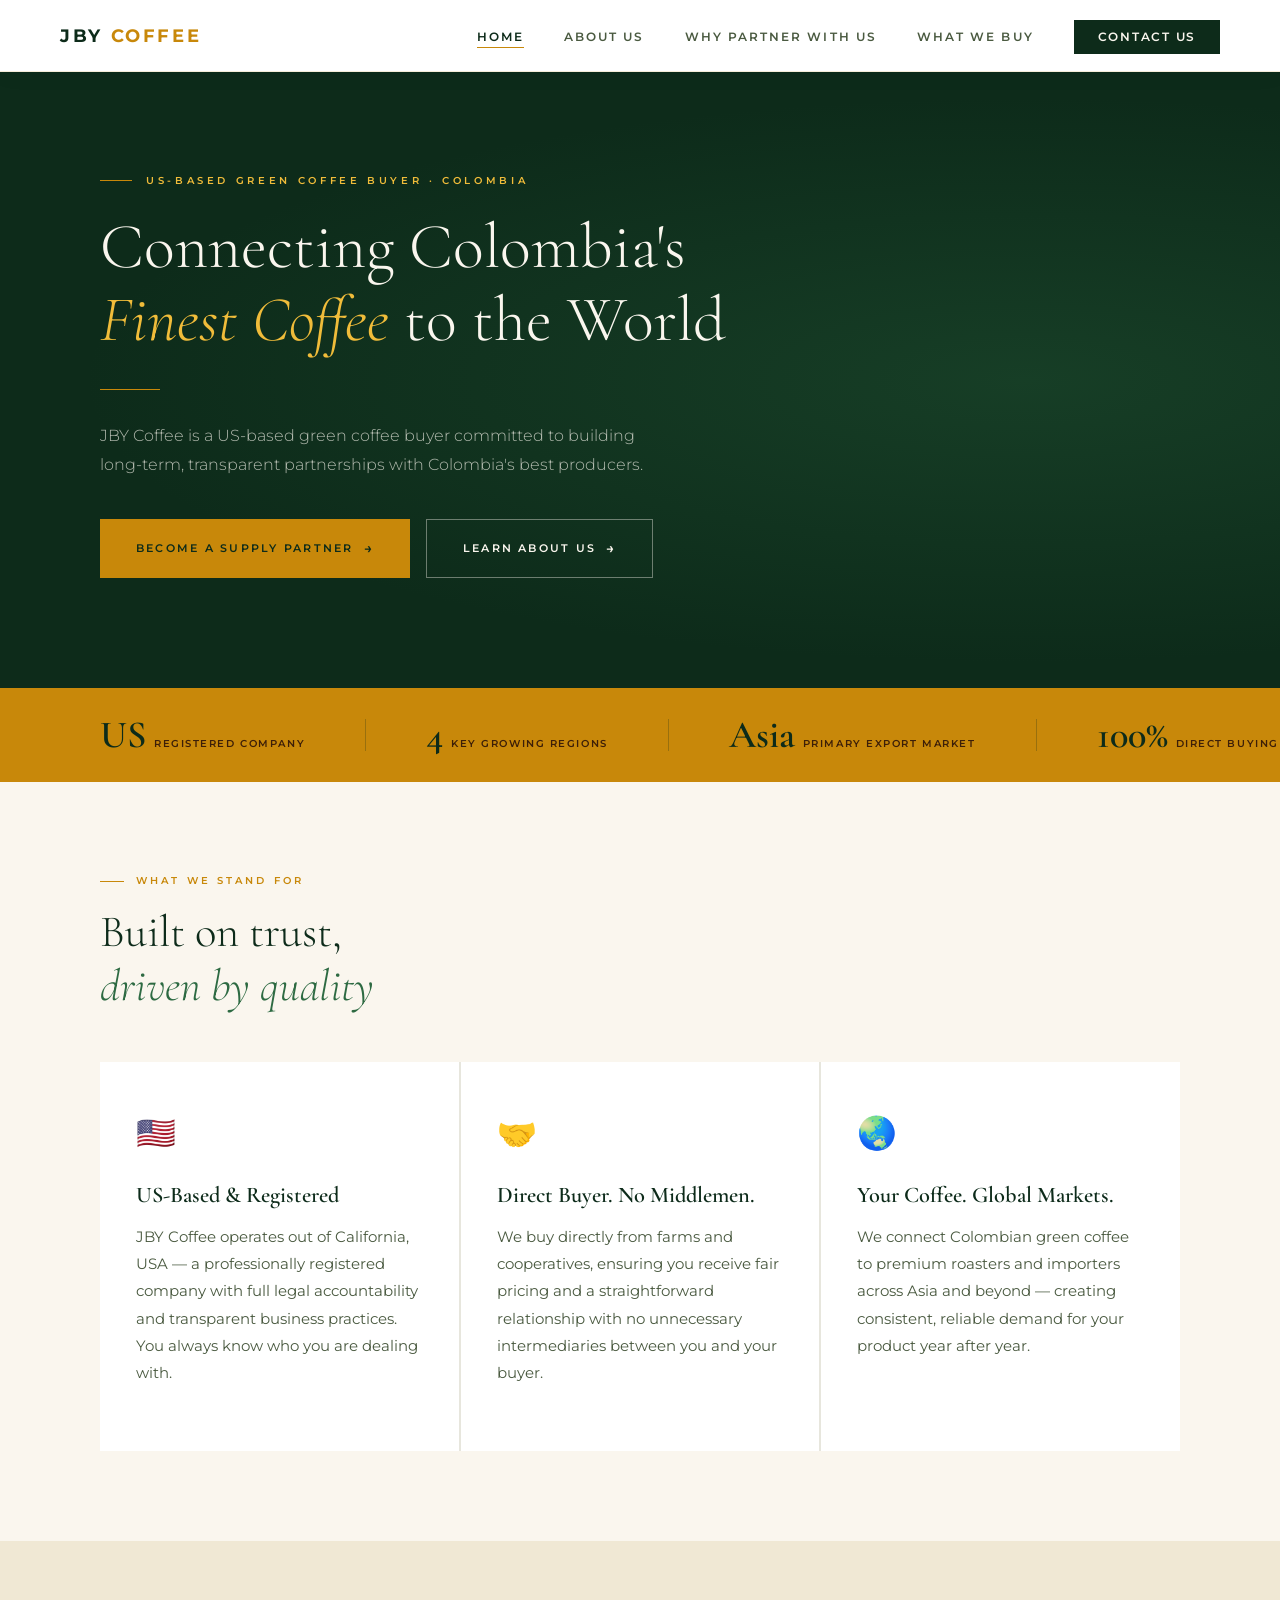
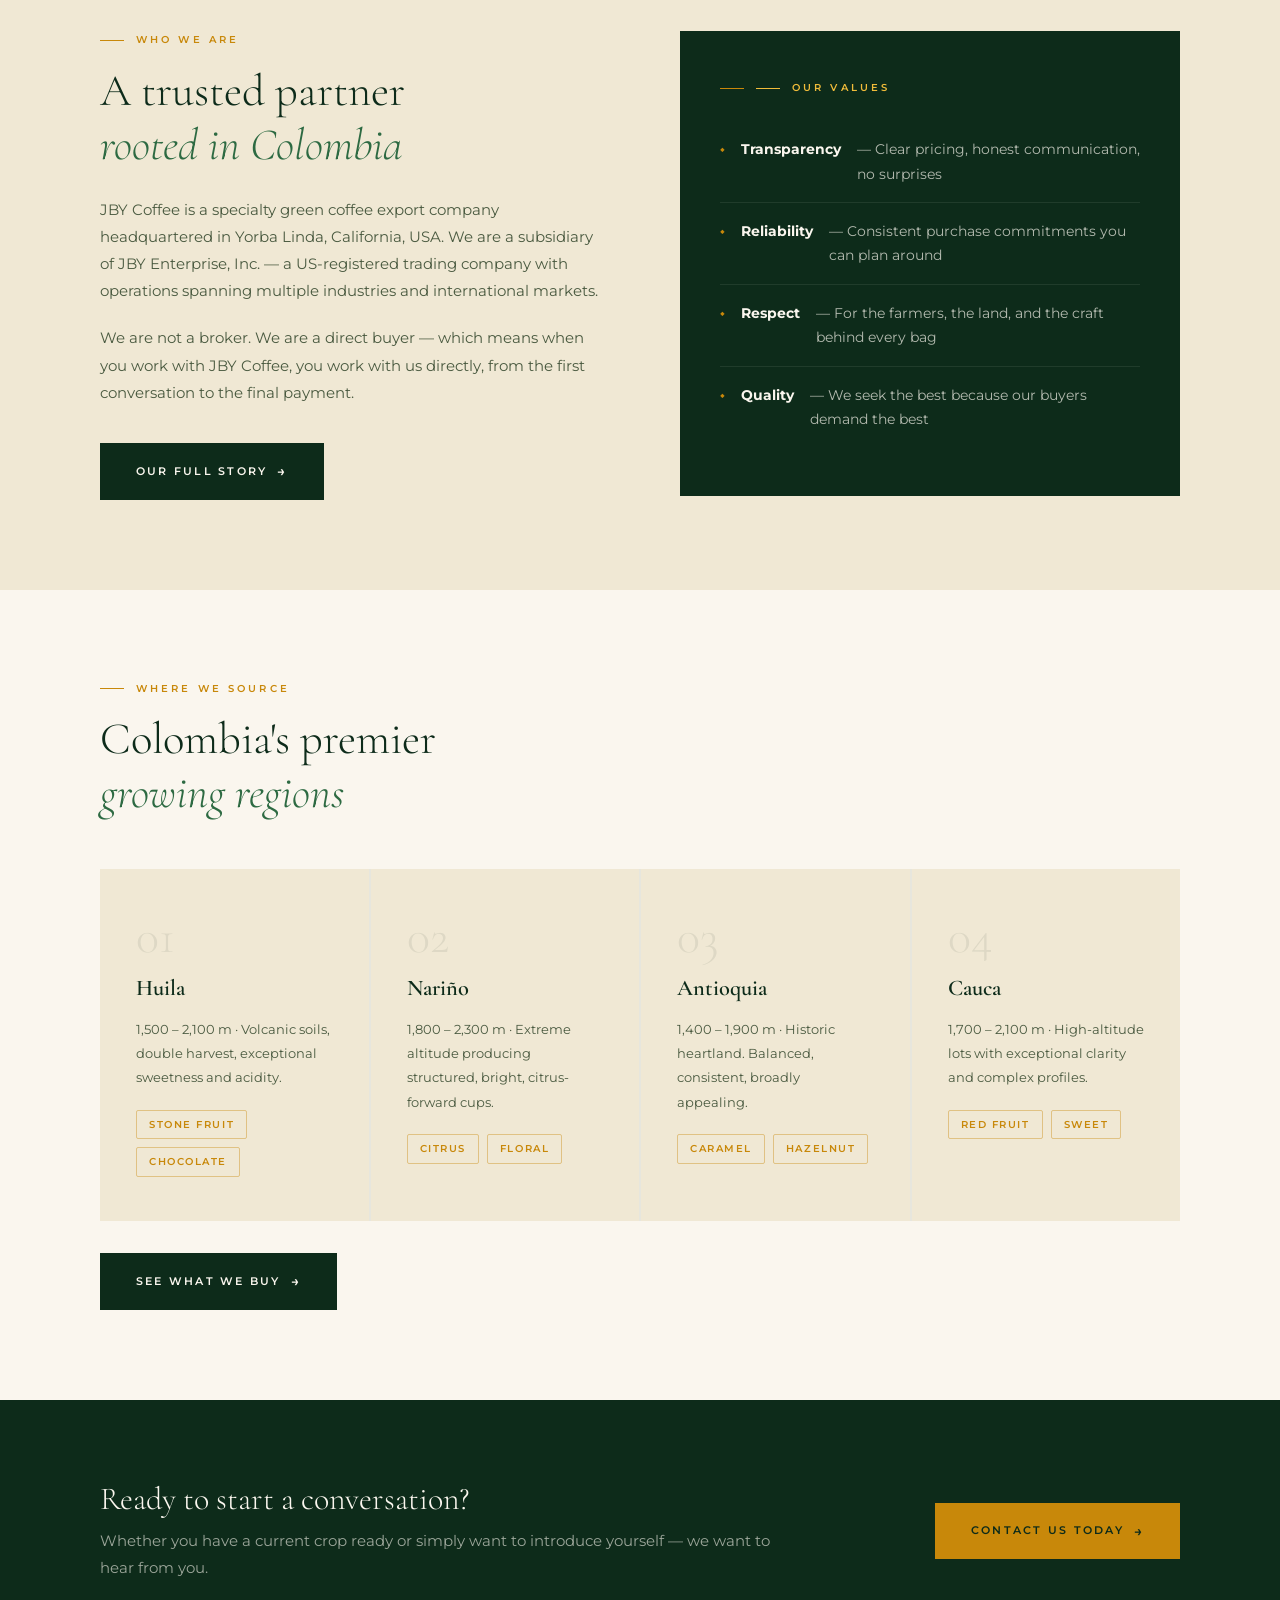
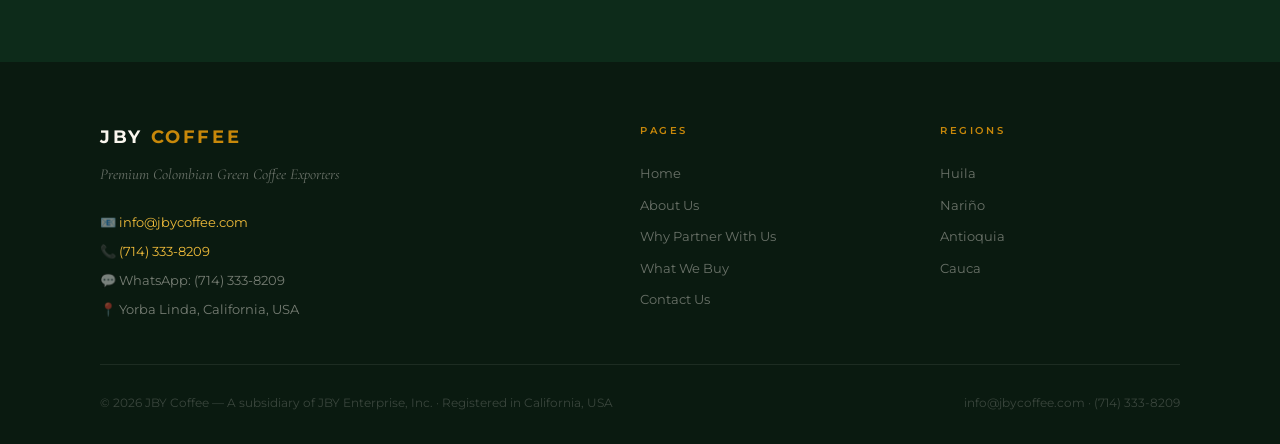
==== index.html @ 9e37e470 "Initial Commit" ====
<!DOCTYPE html>
<html lang="en">
<head>
  <meta charset="UTF-8"/>
  <meta name="viewport" content="width=device-width, initial-scale=1.0"/>
  <title>JBY Coffee — Premium Colombian Green Coffee Exporters</title>
  <meta name="description" content="JBY Coffee is a US-based green coffee buyer committed to building long-term, transparent partnerships with Colombia's best producers."/>
  <link rel="stylesheet" href="jby-style.css"/>
</head>
<body>

<!-- NAVIGATION -->
<nav>
  <a href="index.html" class="nav-logo">
    <span class="nav-logo-text">JBY <span>COFFEE</span></span>
  </a>
  <ul class="nav-links">
    <li><a href="index.html" class="active">Home</a></li>
    <li><a href="about.html">About Us</a></li>
    <li><a href="why-partner.html">Why Partner With Us</a></li>
    <li><a href="products.html">What We Buy</a></li>
    <li><a href="contact.html" class="nav-cta">Contact Us</a></li>
  </ul>
</nav>

<div class="page-wrapper">

  <!-- HERO -->
  <section class="hero" style="padding-bottom: 110px;">
    <div class="hero-label">US-Based Green Coffee Buyer · Colombia</div>
    <h1>Connecting Colombia's<br><em>Finest Coffee</em> to the World</h1>
    <div class="hero-rule"></div>
    <p class="hero-sub">JBY Coffee is a US-based green coffee buyer committed to building long-term, transparent partnerships with Colombia's best producers.</p>
    <div style="margin-top: 40px; display: flex; gap: 16px; flex-wrap: wrap; position: relative;">
      <a href="why-partner.html" class="btn btn-gold">Become a Supply Partner</a>
      <a href="about.html" class="btn btn-outline">Learn About Us</a>
    </div>
  </section>

  <!-- STAT STRIP -->
  <div class="stat-strip">
    <div class="stat-item">
      <div class="stat-num">US</div>
      <div class="stat-label">Registered Company</div>
    </div>
    <div class="stat-divider"></div>
    <div class="stat-item">
      <div class="stat-num">4</div>
      <div class="stat-label">Key Growing Regions</div>
    </div>
    <div class="stat-divider"></div>
    <div class="stat-item">
      <div class="stat-num">Asia</div>
      <div class="stat-label">Primary Export Market</div>
    </div>
    <div class="stat-divider"></div>
    <div class="stat-item">
      <div class="stat-num">100%</div>
      <div class="stat-label">Direct Buying</div>
    </div>
    <div class="stat-divider"></div>
    <div class="stat-item">
      <div class="stat-num">84+</div>
      <div class="stat-label">SCA Score Specialty Lots</div>
    </div>
  </div>

  <!-- THREE PILLARS -->
  <section class="section">
    <div class="section-label">What We Stand For</div>
    <h2>Built on trust,<br><em>driven by quality</em></h2>
    <div class="three-col" style="margin-top: 48px;">

      <div class="card">
        <span class="card-icon">🇺🇸</span>
        <h3>US-Based &amp; Registered</h3>
        <p>JBY Coffee operates out of California, USA — a professionally registered company with full legal accountability and transparent business practices. You always know who you are dealing with.</p>
      </div>

      <div class="card">
        <span class="card-icon">🤝</span>
        <h3>Direct Buyer. No Middlemen.</h3>
        <p>We buy directly from farms and cooperatives, ensuring you receive fair pricing and a straightforward relationship with no unnecessary intermediaries between you and your buyer.</p>
      </div>

      <div class="card">
        <span class="card-icon">🌏</span>
        <h3>Your Coffee. Global Markets.</h3>
        <p>We connect Colombian green coffee to premium roasters and importers across Asia and beyond — creating consistent, reliable demand for your product year after year.</p>
      </div>

    </div>
  </section>

  <!-- ABOUT STRIP -->
  <section class="section section-alt">
    <div class="two-col">
      <div>
        <div class="section-label">Who We Are</div>
        <h2>A trusted partner<br><em>rooted in Colombia</em></h2>
        <p>JBY Coffee is a specialty green coffee export company headquartered in Yorba Linda, California, USA. We are a subsidiary of JBY Enterprise, Inc. — a US-registered trading company with operations spanning multiple industries and international markets.</p>
        <p>We are not a broker. We are a direct buyer — which means when you work with JBY Coffee, you work with us directly, from the first conversation to the final payment.</p>
        <a href="about.html" class="btn btn-primary" style="margin-top: 16px;">Our Full Story</a>
      </div>
      <div>
        <div style="background: var(--green-deep); padding: 48px 40px; height: 100%;">
          <div class="section-label" style="color: var(--gold-pale);">
            <span style="display:inline-block;width:24px;height:1px;background:var(--gold-pale);"></span>
            Our Values
          </div>
          <ul class="values-list" style="margin-top: 24px;">
            <li style="border-bottom-color: rgba(250,246,238,0.08); color: rgba(250,246,238,0.7);">
              <strong style="color: var(--cream);">Transparency</strong> — Clear pricing, honest communication, no surprises
            </li>
            <li style="border-bottom-color: rgba(250,246,238,0.08); color: rgba(250,246,238,0.7);">
              <strong style="color: var(--cream);">Reliability</strong> — Consistent purchase commitments you can plan around
            </li>
            <li style="border-bottom-color: rgba(250,246,238,0.08); color: rgba(250,246,238,0.7);">
              <strong style="color: var(--cream);">Respect</strong> — For the farmers, the land, and the craft behind every bag
            </li>
            <li style="border-bottom-color: rgba(250,246,238,0.08); color: rgba(250,246,238,0.7);">
              <strong style="color: var(--cream);">Quality</strong> — We seek the best because our buyers demand the best
            </li>
          </ul>
        </div>
      </div>
    </div>
  </section>

  <!-- REGIONS -->
  <section class="section">
    <div class="section-label">Where We Source</div>
    <h2>Colombia's premier<br><em>growing regions</em></h2>
    <div class="three-col" style="margin-top: 48px; grid-template-columns: repeat(4,1fr);">
      <div class="card card-alt">
        <div class="pillar-num">01</div>
        <h3>Huila</h3>
        <p style="font-size:0.82rem;">1,500 – 2,100 m · Volcanic soils, double harvest, exceptional sweetness and acidity.</p>
        <div class="tags"><span class="tag">Stone Fruit</span><span class="tag">Chocolate</span></div>
      </div>
      <div class="card card-alt">
        <div class="pillar-num">02</div>
        <h3>Nariño</h3>
        <p style="font-size:0.82rem;">1,800 – 2,300 m · Extreme altitude producing structured, bright, citrus-forward cups.</p>
        <div class="tags"><span class="tag">Citrus</span><span class="tag">Floral</span></div>
      </div>
      <div class="card card-alt">
        <div class="pillar-num">03</div>
        <h3>Antioquia</h3>
        <p style="font-size:0.82rem;">1,400 – 1,900 m · Historic heartland. Balanced, consistent, broadly appealing.</p>
        <div class="tags"><span class="tag">Caramel</span><span class="tag">Hazelnut</span></div>
      </div>
      <div class="card card-alt">
        <div class="pillar-num">04</div>
        <h3>Cauca</h3>
        <p style="font-size:0.82rem;">1,700 – 2,100 m · High-altitude lots with exceptional clarity and complex profiles.</p>
        <div class="tags"><span class="tag">Red Fruit</span><span class="tag">Sweet</span></div>
      </div>
    </div>
    <div style="margin-top: 32px;">
      <a href="products.html" class="btn btn-primary">See What We Buy</a>
    </div>
  </section>

  <!-- CTA BAND -->
  <div class="cta-band">
    <div>
      <h2 style="font-size: 2rem; margin-bottom: 10px;">Ready to start a conversation?</h2>
      <p>Whether you have a current crop ready or simply want to introduce yourself — we want to hear from you.</p>
    </div>
    <a href="contact.html" class="btn btn-gold">Contact Us Today</a>
  </div>

  <!-- FOOTER -->
  <footer>
    <div class="footer-grid">
      <div>
        <div class="footer-brand">JBY <span>COFFEE</span></div>
        <div class="footer-tagline">Premium Colombian Green Coffee Exporters</div>
        <div class="footer-contact">
          <div>📧 <a href="mailto:info@jbycoffee.com">info@jbycoffee.com</a></div>
          <div>📞 <a href="tel:+17143338209">(714) 333-8209</a></div>
          <div>💬 WhatsApp: (714) 333-8209</div>
          <div>📍 Yorba Linda, California, USA</div>
        </div>
      </div>
      <div>
        <div class="footer-col-title">Pages</div>
        <ul class="footer-links">
          <li><a href="index.html">Home</a></li>
          <li><a href="about.html">About Us</a></li>
          <li><a href="why-partner.html">Why Partner With Us</a></li>
          <li><a href="products.html">What We Buy</a></li>
          <li><a href="contact.html">Contact Us</a></li>
        </ul>
      </div>
      <div>
        <div class="footer-col-title">Regions</div>
        <ul class="footer-links">
          <li><a href="products.html">Huila</a></li>
          <li><a href="products.html">Nariño</a></li>
          <li><a href="products.html">Antioquia</a></li>
          <li><a href="products.html">Cauca</a></li>
        </ul>
      </div>
    </div>
    <div class="footer-bottom">
      <p>© 2026 JBY Coffee — A subsidiary of JBY Enterprise, Inc. · Registered in California, USA</p>
      <p>info@jbycoffee.com · (714) 333-8209</p>
    </div>
  </footer>

</div>
</body>
</html>
---- jby-style.css ----
/* ============================================
   JBY COFFEE — Shared Stylesheet
   Light theme: cream/white, dark green, gold
   ============================================ */

@import url('https://fonts.googleapis.com/css2?family=Cormorant+Garamond:ital,wght@0,300;0,400;0,600;1,300;1,400&family=Montserrat:wght@300;400;500;600;700&display=swap');

*, *::before, *::after { margin: 0; padding: 0; box-sizing: border-box; }

:root {
  --cream:       #FAF6EE;
  --parchment:   #F0E8D4;
  --green-deep:  #0D2B1A;
  --green-mid:   #1A4A2E;
  --green-light: #2D6A42;
  --gold:        #C8880A;
  --gold-light:  #D4920A;
  --gold-pale:   #F0BC3A;
  --brown:       #3D1F08;
  --text:        #1C2B1E;
  --text-mid:    #4A5A40;
  --text-light:  #7A8A70;
  --white:       #FFFFFF;
}

html { font-size: 16px; scroll-behavior: smooth; }

body {
  background: var(--cream);
  color: var(--text);
  font-family: 'Montserrat', sans-serif;
  font-weight: 400;
  line-height: 1.7;
  overflow-x: hidden;
}

/* ── NAVIGATION ── */
nav {
  position: fixed;
  top: 0; left: 0; right: 0;
  z-index: 100;
  background: var(--white);
  border-bottom: 1px solid rgba(200,136,10,0.15);
  padding: 0 60px;
  height: 72px;
  display: flex;
  align-items: center;
  justify-content: space-between;
  box-shadow: 0 2px 20px rgba(13,43,26,0.06);
}

.nav-logo {
  display: flex;
  align-items: center;
  gap: 12px;
  text-decoration: none;
}

.nav-logo-text {
  font-family: 'Montserrat', sans-serif;
  font-weight: 700;
  font-size: 1.1rem;
  letter-spacing: 0.15em;
  color: var(--green-deep);
}

.nav-logo-text span {
  color: var(--gold);
}

.nav-links {
  display: flex;
  align-items: center;
  gap: 40px;
  list-style: none;
}

.nav-links a {
  font-size: 0.72rem;
  font-weight: 600;
  letter-spacing: 0.18em;
  text-transform: uppercase;
  color: var(--text-mid);
  text-decoration: none;
  transition: color 0.2s;
  position: relative;
  padding-bottom: 4px;
}

.nav-links a::after {
  content: '';
  position: absolute;
  bottom: 0; left: 0;
  width: 0; height: 1px;
  background: var(--gold);
  transition: width 0.3s ease;
}

.nav-links a:hover,
.nav-links a.active {
  color: var(--green-deep);
}

.nav-links a:hover::after,
.nav-links a.active::after {
  width: 100%;
}

.nav-cta {
  background: var(--green-deep) !important;
  color: var(--cream) !important;
  padding: 10px 24px !important;
  letter-spacing: 0.15em !important;
  transition: background 0.3s !important;
}
.nav-cta::after { display: none !important; }
.nav-cta:hover { background: var(--green-mid) !important; color: var(--cream) !important; }

/* ── PAGE WRAPPER ── */
.page-wrapper { padding-top: 72px; }

/* ── HERO SECTIONS ── */
.hero {
  background: var(--green-deep);
  padding: 100px 100px 90px;
  position: relative;
  overflow: hidden;
}

.hero::before {
  content: '';
  position: absolute;
  inset: 0;
  background: radial-gradient(ellipse at 80% 50%, rgba(45,106,66,0.3) 0%, transparent 65%);
}

.hero-label {
  font-size: 0.65rem;
  font-weight: 600;
  letter-spacing: 0.35em;
  text-transform: uppercase;
  color: var(--gold-pale);
  margin-bottom: 20px;
  display: flex;
  align-items: center;
  gap: 14px;
  position: relative;
}
.hero-label::before {
  content: '';
  display: block;
  width: 32px; height: 1px;
  background: var(--gold);
}

.hero h1 {
  font-family: 'Cormorant Garamond', serif;
  font-size: clamp(2.8rem, 5vw, 4.5rem);
  font-weight: 300;
  line-height: 1.15;
  color: var(--cream);
  margin-bottom: 20px;
  position: relative;
}

.hero h1 em {
  font-style: italic;
  color: var(--gold-pale);
}

.hero-sub {
  font-size: 1rem;
  font-weight: 300;
  color: rgba(250,246,238,0.7);
  max-width: 580px;
  line-height: 1.8;
  position: relative;
}

.hero-rule {
  width: 60px; height: 1px;
  background: var(--gold);
  margin: 32px 0;
  position: relative;
}

/* ── INNER PAGE HERO (smaller) ── */
.page-hero {
  background: var(--green-deep);
  padding: 70px 100px 60px;
  position: relative;
  overflow: hidden;
}
.page-hero::before {
  content: '';
  position: absolute;
  inset: 0;
  background: radial-gradient(ellipse at 70% 50%, rgba(45,106,66,0.25) 0%, transparent 60%);
}
.page-hero .hero-label { position: relative; }
.page-hero h1 {
  font-family: 'Cormorant Garamond', serif;
  font-size: clamp(2.2rem, 4vw, 3.4rem);
  font-weight: 300;
  color: var(--cream);
  position: relative;
}
.page-hero h1 em { font-style: italic; color: var(--gold-pale); }
.page-hero p {
  font-size: 0.95rem;
  color: rgba(250,246,238,0.65);
  max-width: 560px;
  margin-top: 16px;
  position: relative;
}

/* ── SECTIONS ── */
.section { padding: 90px 100px; }
.section-alt { background: var(--parchment); }
.section-dark { background: var(--green-deep); }

.section-label {
  font-size: 0.65rem;
  font-weight: 600;
  letter-spacing: 0.3em;
  text-transform: uppercase;
  color: var(--gold);
  margin-bottom: 16px;
  display: flex;
  align-items: center;
  gap: 12px;
}
.section-label::before {
  content: '';
  display: block;
  width: 24px; height: 1px;
  background: var(--gold);
}

.section-dark .section-label { color: var(--gold-pale); }
.section-dark .section-label::before { background: var(--gold-pale); }

h2 {
  font-family: 'Cormorant Garamond', serif;
  font-size: clamp(2rem, 3.5vw, 3rem);
  font-weight: 300;
  line-height: 1.2;
  color: var(--green-deep);
  margin-bottom: 24px;
}
h2 em { font-style: italic; color: var(--green-light); }

.section-dark h2 { color: var(--cream); }
.section-dark h2 em { color: var(--gold-pale); }

h3 {
  font-family: 'Cormorant Garamond', serif;
  font-size: 1.4rem;
  font-weight: 600;
  color: var(--green-deep);
  margin-bottom: 10px;
}

p {
  font-size: 0.92rem;
  line-height: 1.85;
  color: var(--text-mid);
  margin-bottom: 20px;
  max-width: 700px;
}

.section-dark p { color: rgba(250,246,238,0.65); }

/* ── GRID LAYOUTS ── */
.two-col {
  display: grid;
  grid-template-columns: 1fr 1fr;
  gap: 80px;
  align-items: start;
}

.three-col {
  display: grid;
  grid-template-columns: repeat(3, 1fr);
  gap: 2px;
  background: rgba(13,43,26,0.08);
}

/* ── CARDS ── */
.card {
  background: var(--white);
  padding: 44px 36px;
  position: relative;
  transition: transform 0.3s, box-shadow 0.3s;
}
.card:hover {
  transform: translateY(-4px);
  box-shadow: 0 12px 40px rgba(13,43,26,0.1);
}
.card::before {
  content: '';
  position: absolute;
  top: 0; left: 0; right: 0;
  height: 3px;
  background: var(--gold);
  transform: scaleX(0);
  transform-origin: left;
  transition: transform 0.4s ease;
}
.card:hover::before { transform: scaleX(1); }

.card-icon {
  font-size: 2rem;
  margin-bottom: 16px;
  display: block;
}

.card-alt {
  background: var(--parchment);
}

/* ── PILLAR GRID ── */
.pillar-grid {
  display: grid;
  grid-template-columns: repeat(2, 1fr);
  gap: 2px;
  background: rgba(13,43,26,0.08);
  margin-top: 48px;
}

.pillar {
  background: var(--cream);
  padding: 44px 40px;
  transition: background 0.3s;
  border-left: 3px solid transparent;
}
.pillar:hover {
  background: var(--white);
  border-left-color: var(--gold);
}

.pillar-num {
  font-family: 'Cormorant Garamond', serif;
  font-size: 3rem;
  font-weight: 300;
  color: rgba(13,43,26,0.08);
  line-height: 1;
  margin-bottom: 8px;
}

/* ── BUTTONS ── */
.btn {
  display: inline-flex;
  align-items: center;
  gap: 10px;
  font-size: 0.7rem;
  font-weight: 600;
  letter-spacing: 0.2em;
  text-transform: uppercase;
  text-decoration: none;
  padding: 16px 36px;
  transition: all 0.3s;
  cursor: pointer;
  border: none;
}

.btn-primary {
  background: var(--green-deep);
  color: var(--cream);
}
.btn-primary:hover { background: var(--green-mid); }

.btn-gold {
  background: var(--gold);
  color: var(--green-deep);
}
.btn-gold:hover { background: var(--gold-light); }

.btn-outline {
  background: transparent;
  color: var(--cream);
  border: 1px solid rgba(250,246,238,0.4);
}
.btn-outline:hover { border-color: var(--cream); }

.btn::after { content: '→'; font-size: 0.9rem; }

/* ── TABLE ── */
.specs-table {
  width: 100%;
  border-collapse: separate;
  border-spacing: 0 2px;
  margin-top: 40px;
}
.specs-table thead tr { background: var(--green-deep); }
.specs-table th {
  font-size: 0.65rem;
  font-weight: 600;
  letter-spacing: 0.2em;
  text-transform: uppercase;
  color: var(--gold-pale);
  padding: 16px 24px;
  text-align: left;
}
.specs-table td {
  padding: 16px 24px;
  font-size: 0.88rem;
  background: var(--white);
  border-bottom: 1px solid rgba(13,43,26,0.05);
  color: var(--text);
}
.specs-table tr:hover td { background: var(--parchment); }
.specs-table td:first-child { font-weight: 600; color: var(--green-deep); }

/* ── STAT STRIP ── */
.stat-strip {
  background: var(--gold);
  padding: 28px 100px;
  display: flex;
  gap: 60px;
  align-items: center;
}
.stat-item { display: flex; align-items: baseline; gap: 8px; white-space: nowrap; }
.stat-num {
  font-family: 'Cormorant Garamond', serif;
  font-size: 2.4rem;
  font-weight: 600;
  color: var(--green-deep);
  line-height: 1;
}
.stat-label {
  font-size: 0.65rem;
  font-weight: 600;
  letter-spacing: 0.15em;
  text-transform: uppercase;
  color: var(--brown);
}
.stat-divider {
  width: 1px; height: 32px;
  background: rgba(13,43,26,0.25);
  flex-shrink: 0;
}

/* ── CTA BAND ── */
.cta-band {
  background: var(--green-deep);
  padding: 80px 100px;
  display: flex;
  align-items: center;
  justify-content: space-between;
  gap: 40px;
}
.cta-band h2 { margin-bottom: 8px; color: var(--cream); }
.cta-band p { color: rgba(250,246,238,0.6); margin-bottom: 0; }

/* ── FOOTER ── */
footer {
  background: #0A1A10;
  padding: 60px 100px 30px;
}

.footer-grid {
  display: grid;
  grid-template-columns: 2fr 1fr 1fr;
  gap: 60px;
  padding-bottom: 40px;
  border-bottom: 1px solid rgba(250,246,238,0.08);
  margin-bottom: 28px;
}

.footer-brand {
  font-family: 'Montserrat', sans-serif;
  font-weight: 700;
  font-size: 1.1rem;
  letter-spacing: 0.15em;
  color: var(--cream);
  margin-bottom: 10px;
}
.footer-brand span { color: var(--gold); }

.footer-tagline {
  font-family: 'Cormorant Garamond', serif;
  font-style: italic;
  font-size: 0.95rem;
  color: rgba(250,246,238,0.4);
  margin-bottom: 20px;
}

.footer-contact {
  font-size: 0.82rem;
  line-height: 2.2;
  color: rgba(250,246,238,0.45);
}
.footer-contact a { color: var(--gold-pale); text-decoration: none; }

.footer-col-title {
  font-size: 0.65rem;
  font-weight: 600;
  letter-spacing: 0.25em;
  text-transform: uppercase;
  color: var(--gold);
  margin-bottom: 18px;
}

.footer-links {
  list-style: none;
  font-size: 0.82rem;
  line-height: 2.4;
}
.footer-links a {
  color: rgba(250,246,238,0.4);
  text-decoration: none;
  transition: color 0.2s;
}
.footer-links a:hover { color: var(--cream); }

.footer-bottom {
  display: flex;
  justify-content: space-between;
  align-items: center;
}
.footer-bottom p {
  font-size: 0.72rem;
  color: rgba(250,246,238,0.2);
  margin: 0;
  max-width: none;
}

/* ── CONTACT FORM ── */
.contact-form {
  display: grid;
  grid-template-columns: 1fr 1fr;
  gap: 20px;
}
.form-group { display: flex; flex-direction: column; gap: 8px; }
.form-group.full { grid-column: 1 / -1; }
.form-group label {
  font-size: 0.7rem;
  font-weight: 600;
  letter-spacing: 0.15em;
  text-transform: uppercase;
  color: var(--green-deep);
}
.form-group input,
.form-group select,
.form-group textarea {
  font-family: 'Montserrat', sans-serif;
  font-size: 0.88rem;
  color: var(--text);
  background: var(--white);
  border: 1px solid rgba(13,43,26,0.15);
  padding: 14px 18px;
  outline: none;
  transition: border-color 0.2s;
  width: 100%;
}
.form-group input:focus,
.form-group select:focus,
.form-group textarea:focus {
  border-color: var(--gold);
}
.form-group textarea { resize: vertical; min-height: 140px; }

/* ── VALUES LIST ── */
.values-list {
  list-style: none;
  margin-top: 24px;
}
.values-list li {
  display: flex;
  align-items: flex-start;
  gap: 16px;
  padding: 16px 0;
  border-bottom: 1px solid rgba(13,43,26,0.08);
  font-size: 0.9rem;
  color: var(--text-mid);
  max-width: none;
  margin-bottom: 0;
}
.values-list li:last-child { border-bottom: none; }
.values-list li::before {
  content: '◆';
  color: var(--gold);
  font-size: 0.5rem;
  margin-top: 6px;
  flex-shrink: 0;
}
.values-list strong { color: var(--green-deep); }

/* ── TAG CHIPS ── */
.tags {
  display: flex;
  flex-wrap: wrap;
  gap: 8px;
  margin-top: 12px;
}
.tag {
  font-size: 0.65rem;
  font-weight: 600;
  letter-spacing: 0.15em;
  text-transform: uppercase;
  border: 1px solid rgba(200,136,10,0.4);
  color: var(--gold);
  padding: 5px 12px;
  border-radius: 2px;
}

/* ── RESPONSIVE ── */
@media (max-width: 900px) {
  nav { padding: 0 24px; }
  .nav-links { display: none; }
  .hero, .page-hero, .section { padding-left: 32px; padding-right: 32px; }
  .two-col { grid-template-columns: 1fr; gap: 48px; }
  .three-col { grid-template-columns: 1fr; }
  .pillar-grid { grid-template-columns: 1fr; }
  .stat-strip { padding: 24px 32px; flex-wrap: wrap; gap: 24px; }
  .cta-band { padding: 60px 32px; flex-direction: column; }
  footer { padding: 48px 32px 24px; }
  .footer-grid { grid-template-columns: 1fr; gap: 36px; }
  .footer-bottom { flex-direction: column; gap: 8px; text-align: center; }
  .contact-form { grid-template-columns: 1fr; }
  .form-group.full { grid-column: 1; }
}
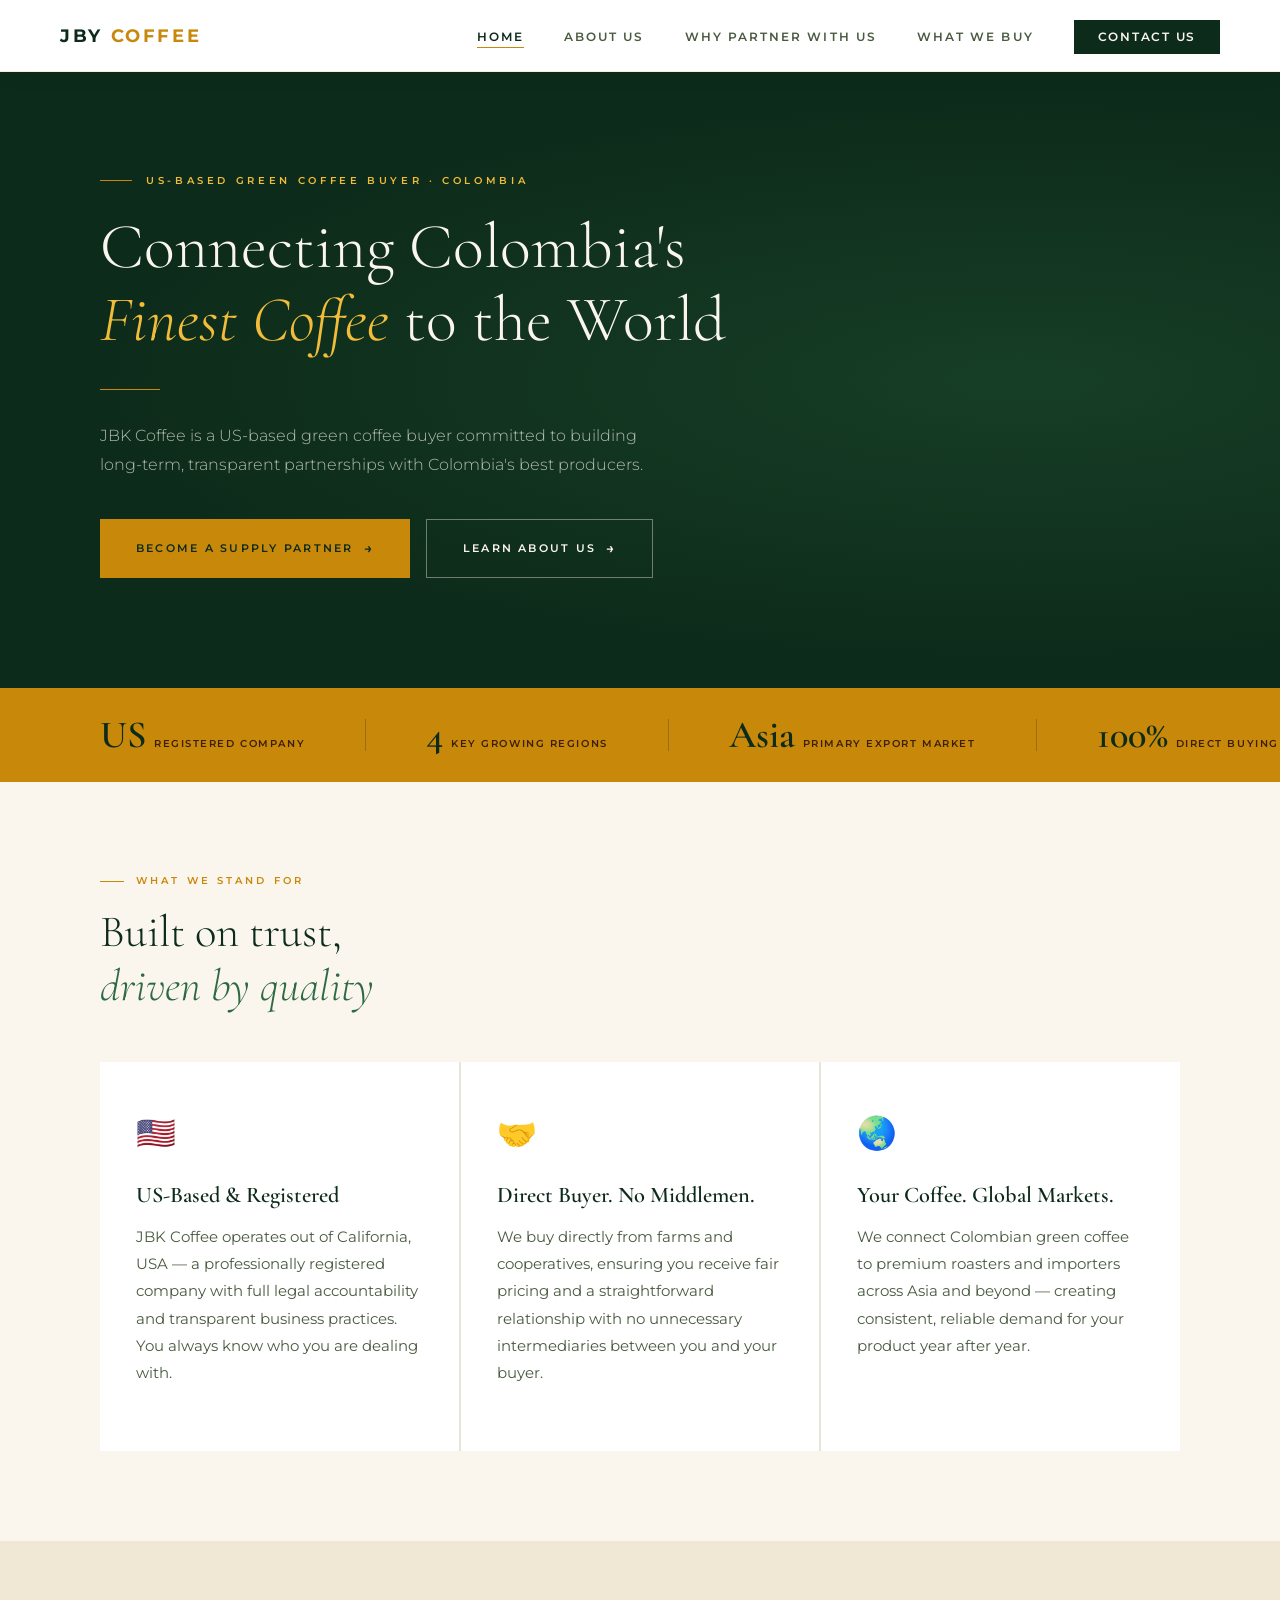
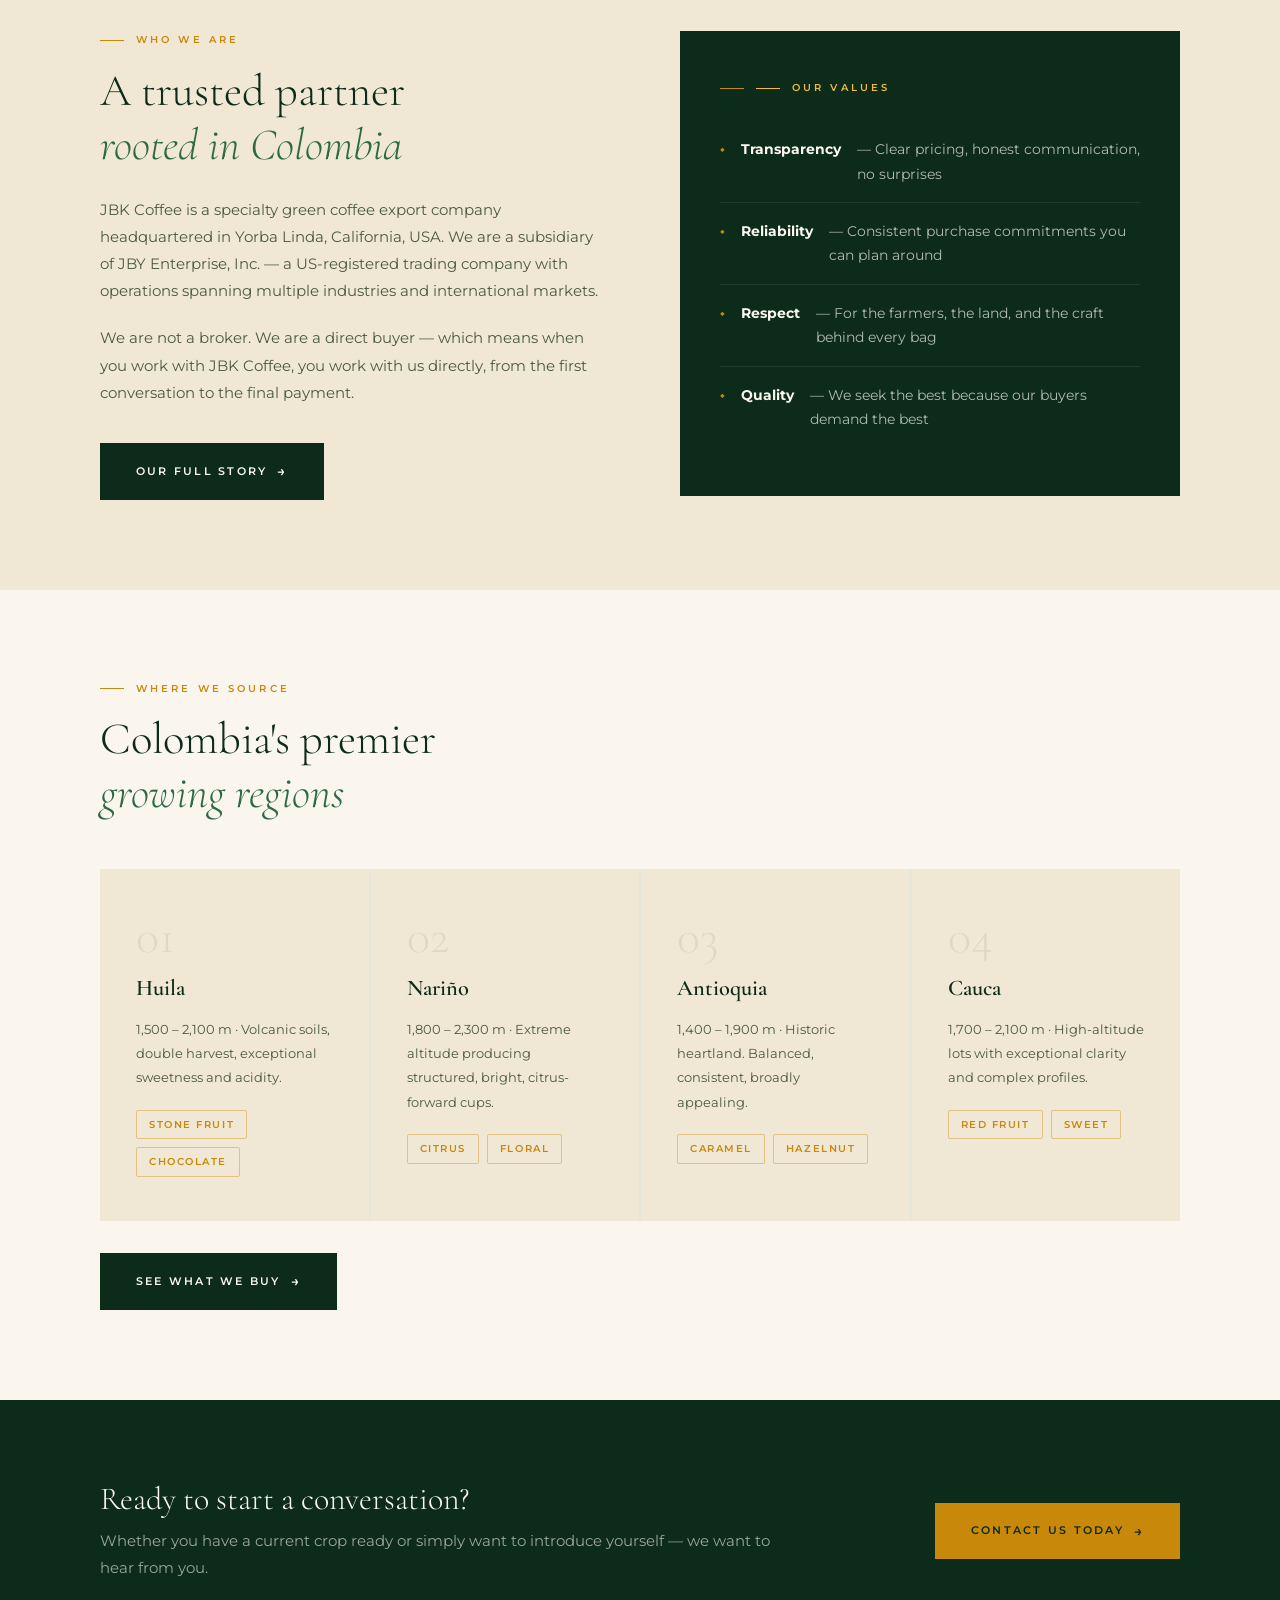
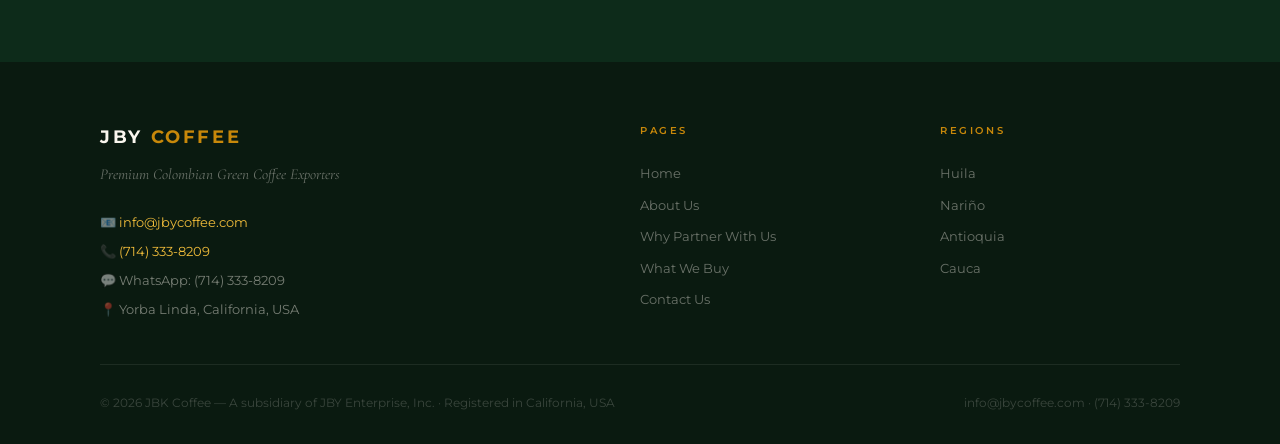
==== commit decda626: "Change JBY Coffee to JBK Coffee" ====
--- a/index.html
+++ b/index.html
@@ -3,8 +3,8 @@
 <head>
   <meta charset="UTF-8"/>
   <meta name="viewport" content="width=device-width, initial-scale=1.0"/>
-  <title>JBY Coffee — Premium Colombian Green Coffee Exporters</title>
-  <meta name="description" content="JBY Coffee is a US-based green coffee buyer committed to building long-term, transparent partnerships with Colombia's best producers."/>
+  <title>JBK Coffee — Premium Colombian Green Coffee Exporters</title>
+  <meta name="description" content="JBK Coffee is a US-based green coffee buyer committed to building long-term, transparent partnerships with Colombia's best producers."/>
   <link rel="stylesheet" href="jby-style.css"/>
 </head>
 <body>
@@ -30,7 +30,7 @@
     <div class="hero-label">US-Based Green Coffee Buyer · Colombia</div>
     <h1>Connecting Colombia's<br><em>Finest Coffee</em> to the World</h1>
     <div class="hero-rule"></div>
-    <p class="hero-sub">JBY Coffee is a US-based green coffee buyer committed to building long-term, transparent partnerships with Colombia's best producers.</p>
+    <p class="hero-sub">JBK Coffee is a US-based green coffee buyer committed to building long-term, transparent partnerships with Colombia's best producers.</p>
     <div style="margin-top: 40px; display: flex; gap: 16px; flex-wrap: wrap; position: relative;">
       <a href="why-partner.html" class="btn btn-gold">Become a Supply Partner</a>
       <a href="about.html" class="btn btn-outline">Learn About Us</a>
@@ -74,7 +74,7 @@
       <div class="card">
         <span class="card-icon">🇺🇸</span>
         <h3>US-Based &amp; Registered</h3>
-        <p>JBY Coffee operates out of California, USA — a professionally registered company with full legal accountability and transparent business practices. You always know who you are dealing with.</p>
+        <p>JBK Coffee operates out of California, USA — a professionally registered company with full legal accountability and transparent business practices. You always know who you are dealing with.</p>
       </div>
 
       <div class="card">
@@ -98,8 +98,8 @@
       <div>
         <div class="section-label">Who We Are</div>
         <h2>A trusted partner<br><em>rooted in Colombia</em></h2>
-        <p>JBY Coffee is a specialty green coffee export company headquartered in Yorba Linda, California, USA. We are a subsidiary of JBY Enterprise, Inc. — a US-registered trading company with operations spanning multiple industries and international markets.</p>
-        <p>We are not a broker. We are a direct buyer — which means when you work with JBY Coffee, you work with us directly, from the first conversation to the final payment.</p>
+        <p>JBK Coffee is a specialty green coffee export company headquartered in Yorba Linda, California, USA. We are a subsidiary of JBY Enterprise, Inc. — a US-registered trading company with operations spanning multiple industries and international markets.</p>
+        <p>We are not a broker. We are a direct buyer — which means when you work with JBK Coffee, you work with us directly, from the first conversation to the final payment.</p>
         <a href="about.html" class="btn btn-primary" style="margin-top: 16px;">Our Full Story</a>
       </div>
       <div>
@@ -205,7 +205,7 @@
       </div>
     </div>
     <div class="footer-bottom">
-      <p>© 2026 JBY Coffee — A subsidiary of JBY Enterprise, Inc. · Registered in California, USA</p>
+      <p>© 2026 JBK Coffee — A subsidiary of JBY Enterprise, Inc. · Registered in California, USA</p>
       <p>info@jbycoffee.com · (714) 333-8209</p>
     </div>
   </footer>
--- a/jby-style.css
+++ b/jby-style.css
@@ -1,5 +1,5 @@
 /* ============================================
-   JBY COFFEE — Shared Stylesheet
+   JBK Coffee — Shared Stylesheet
    Light theme: cream/white, dark green, gold
    ============================================ */
 
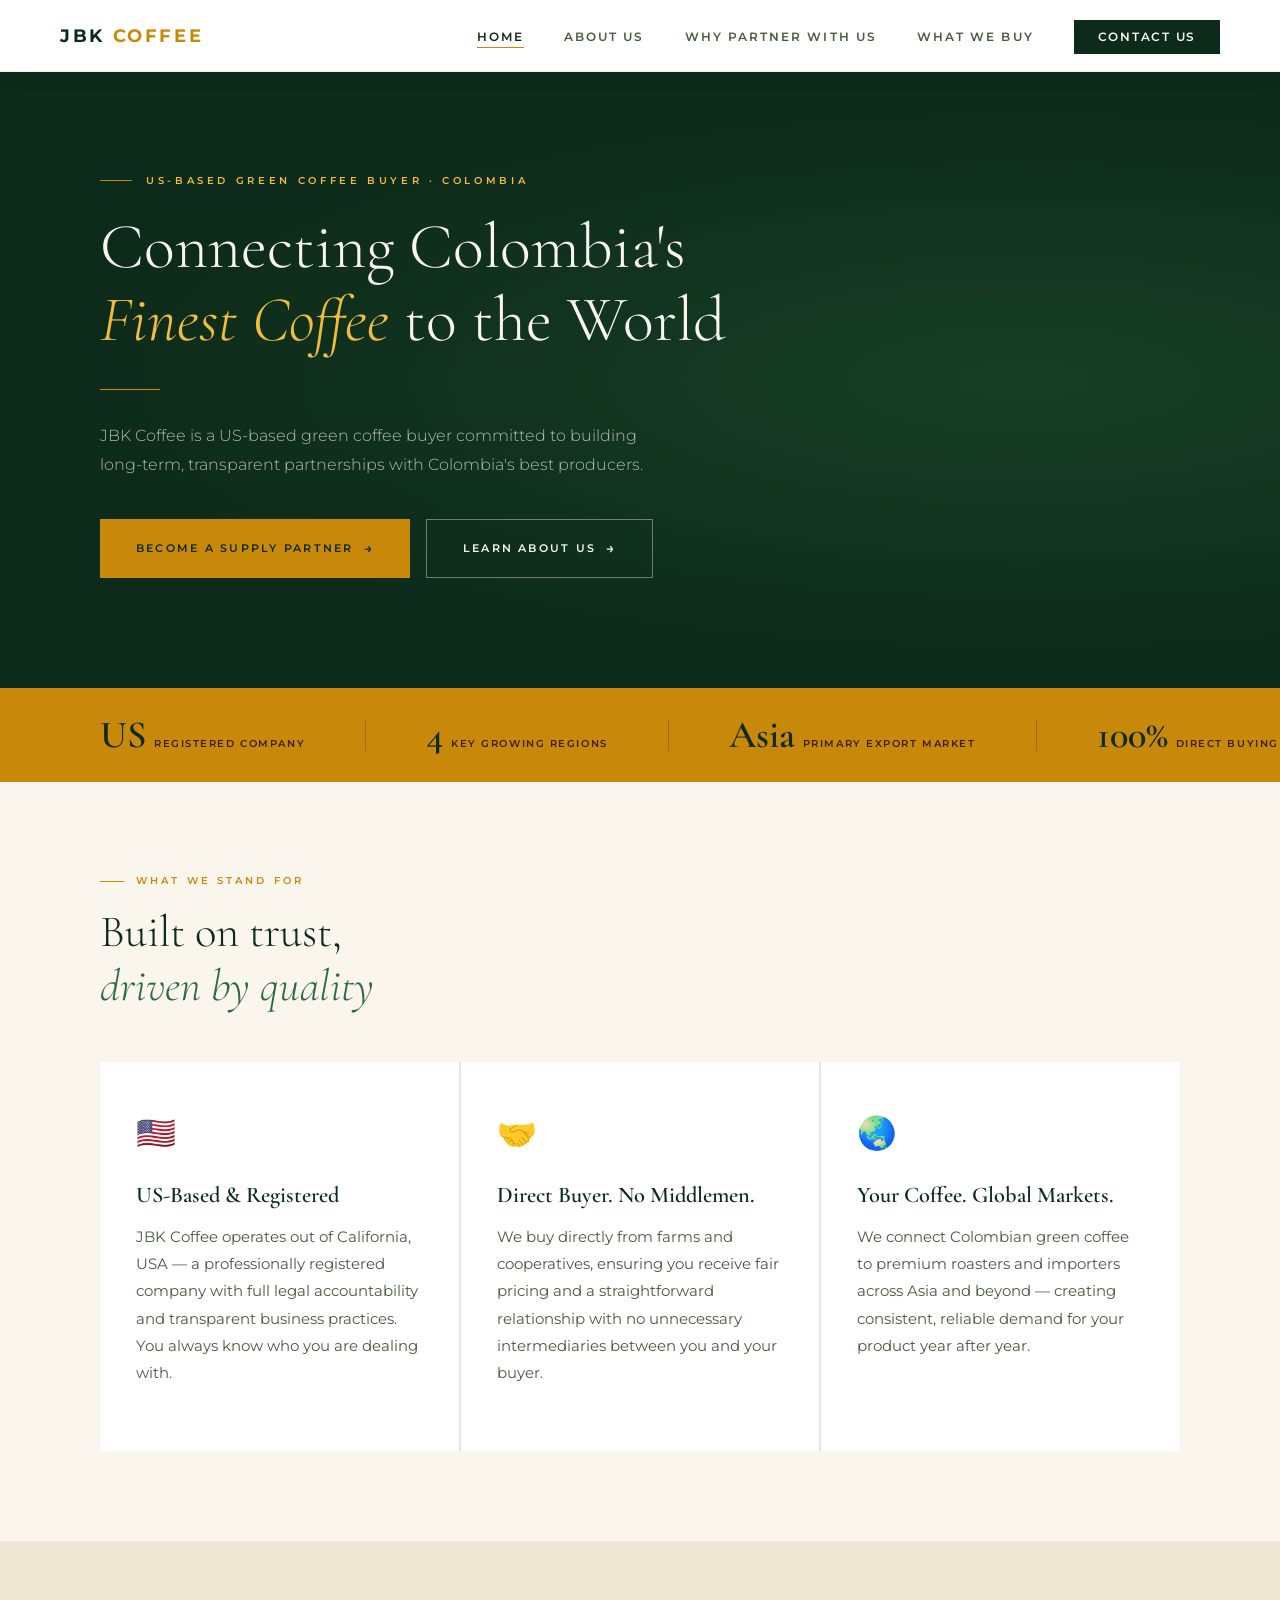
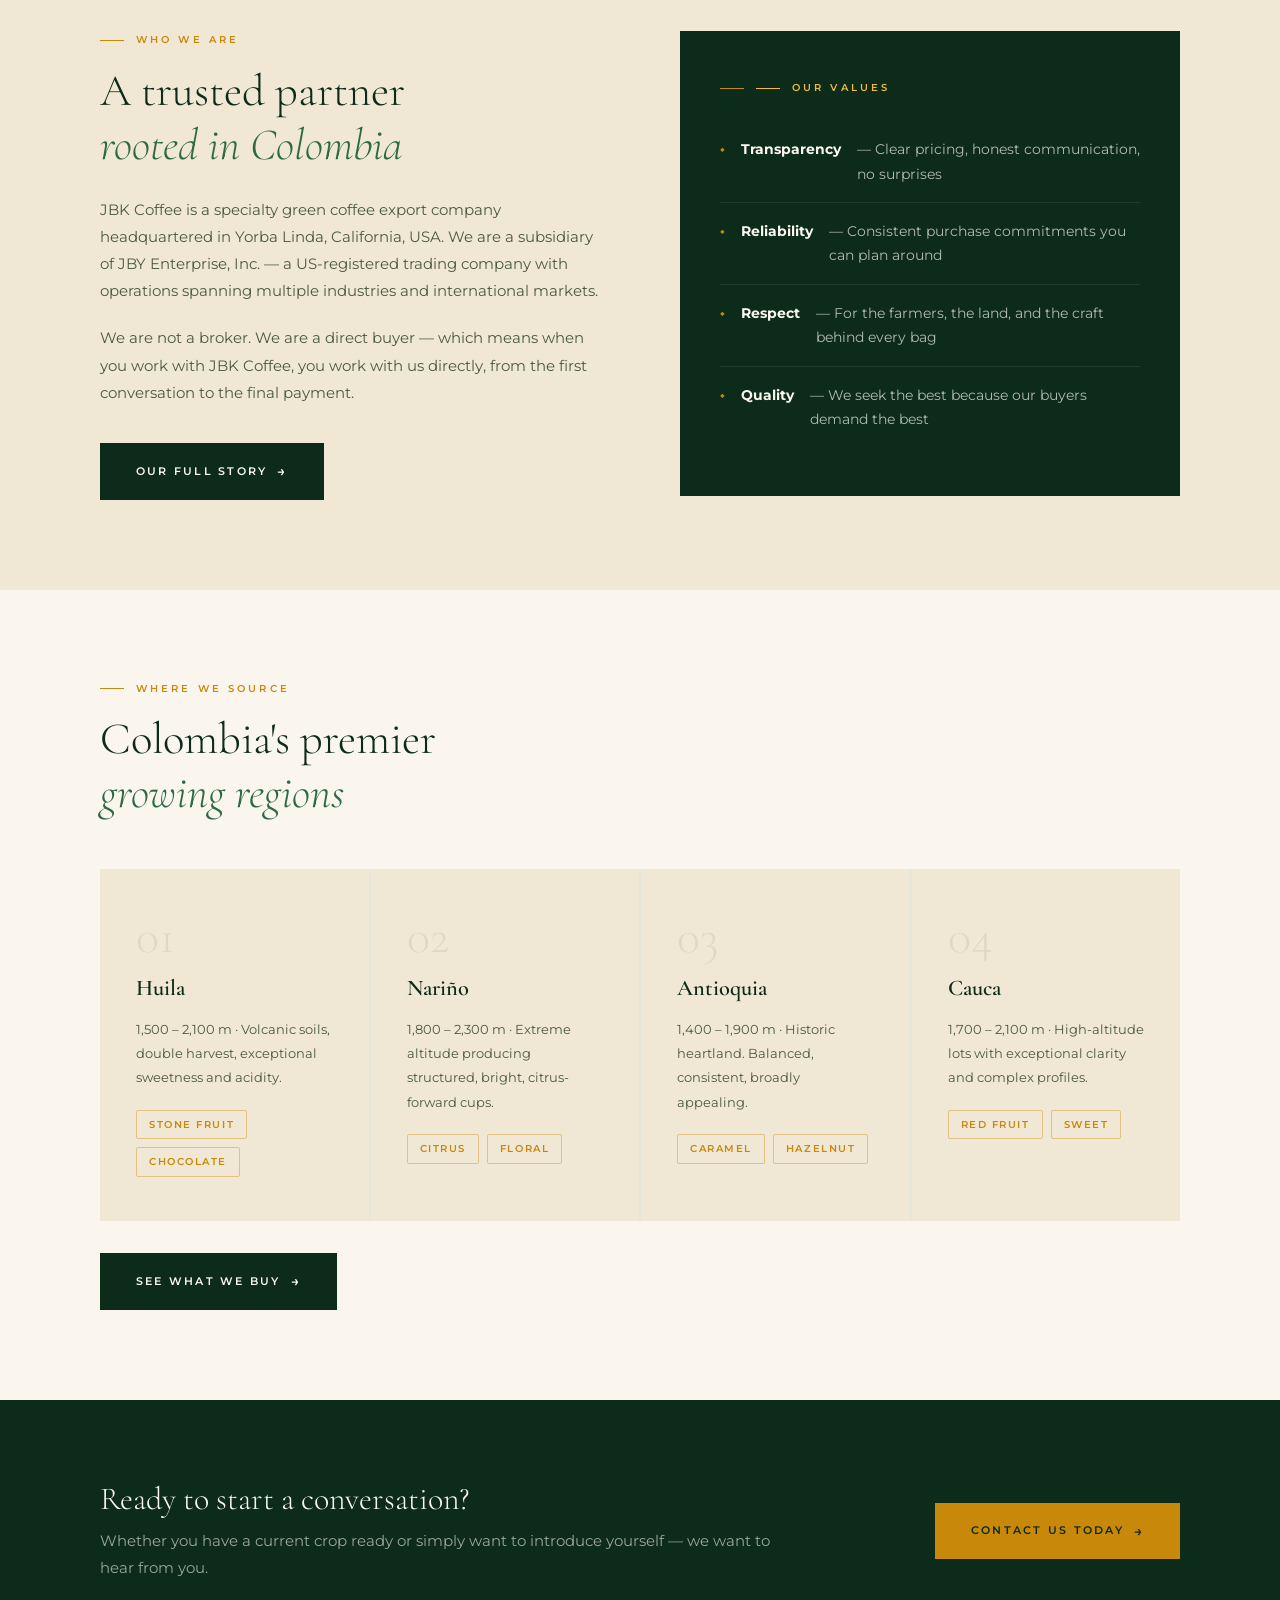
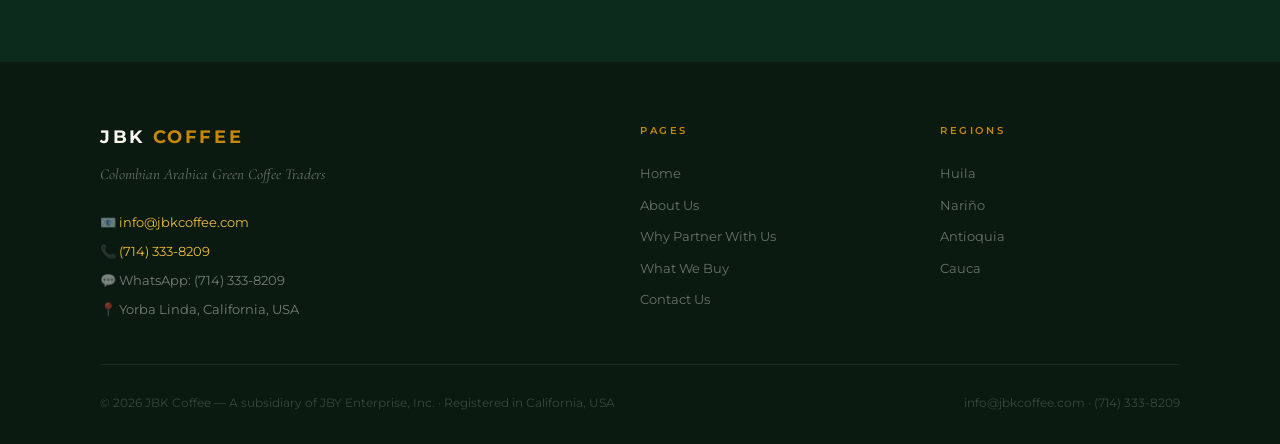
==== commit bfc74b8d: "update jby coffee to jbk coffee" ====
--- a/index.html
+++ b/index.html
@@ -3,7 +3,7 @@
 <head>
   <meta charset="UTF-8"/>
   <meta name="viewport" content="width=device-width, initial-scale=1.0"/>
-  <title>JBK Coffee — Premium Colombian Green Coffee Exporters</title>
+  <title>JBK Coffee — Colombian Arabica Green Coffee Traders</title>
   <meta name="description" content="JBK Coffee is a US-based green coffee buyer committed to building long-term, transparent partnerships with Colombia's best producers."/>
   <link rel="stylesheet" href="jby-style.css"/>
 </head>
@@ -12,7 +12,7 @@
 <!-- NAVIGATION -->
 <nav>
   <a href="index.html" class="nav-logo">
-    <span class="nav-logo-text">JBY <span>COFFEE</span></span>
+    <span class="nav-logo-text">JBK <span>COFFEE</span></span>
   </a>
   <ul class="nav-links">
     <li><a href="index.html" class="active">Home</a></li>
@@ -175,10 +175,10 @@
   <footer>
     <div class="footer-grid">
       <div>
-        <div class="footer-brand">JBY <span>COFFEE</span></div>
-        <div class="footer-tagline">Premium Colombian Green Coffee Exporters</div>
+        <div class="footer-brand">JBK <span>COFFEE</span></div>
+        <div class="footer-tagline">Colombian Arabica Green Coffee Traders</div>
         <div class="footer-contact">
-          <div>📧 <a href="mailto:info@jbycoffee.com">info@jbycoffee.com</a></div>
+          <div>📧 <a href="mailto:info@jbkcoffee.com">info@jbkcoffee.com</a></div>
           <div>📞 <a href="tel:+17143338209">(714) 333-8209</a></div>
           <div>💬 WhatsApp: (714) 333-8209</div>
           <div>📍 Yorba Linda, California, USA</div>
@@ -206,7 +206,7 @@
     </div>
     <div class="footer-bottom">
       <p>© 2026 JBK Coffee — A subsidiary of JBY Enterprise, Inc. · Registered in California, USA</p>
-      <p>info@jbycoffee.com · (714) 333-8209</p>
+      <p>info@jbkcoffee.com · (714) 333-8209</p>
     </div>
   </footer>
 
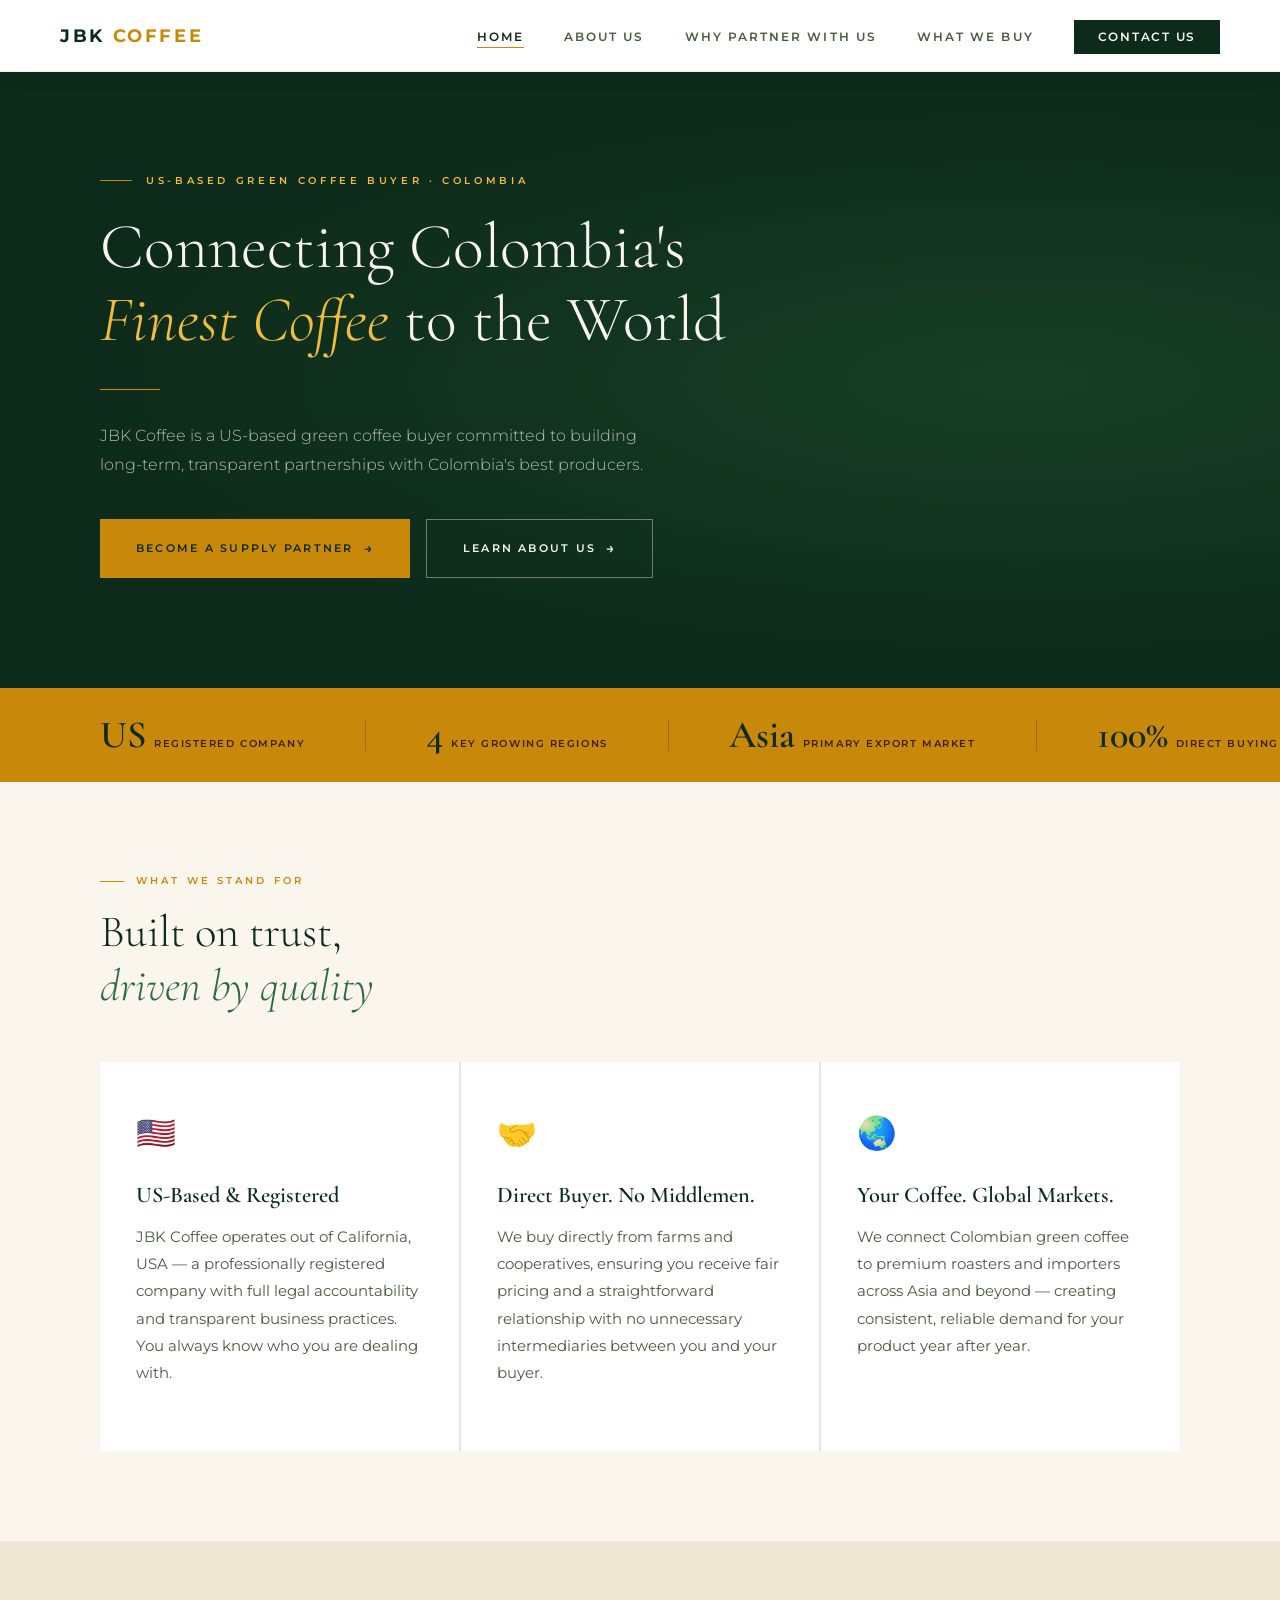
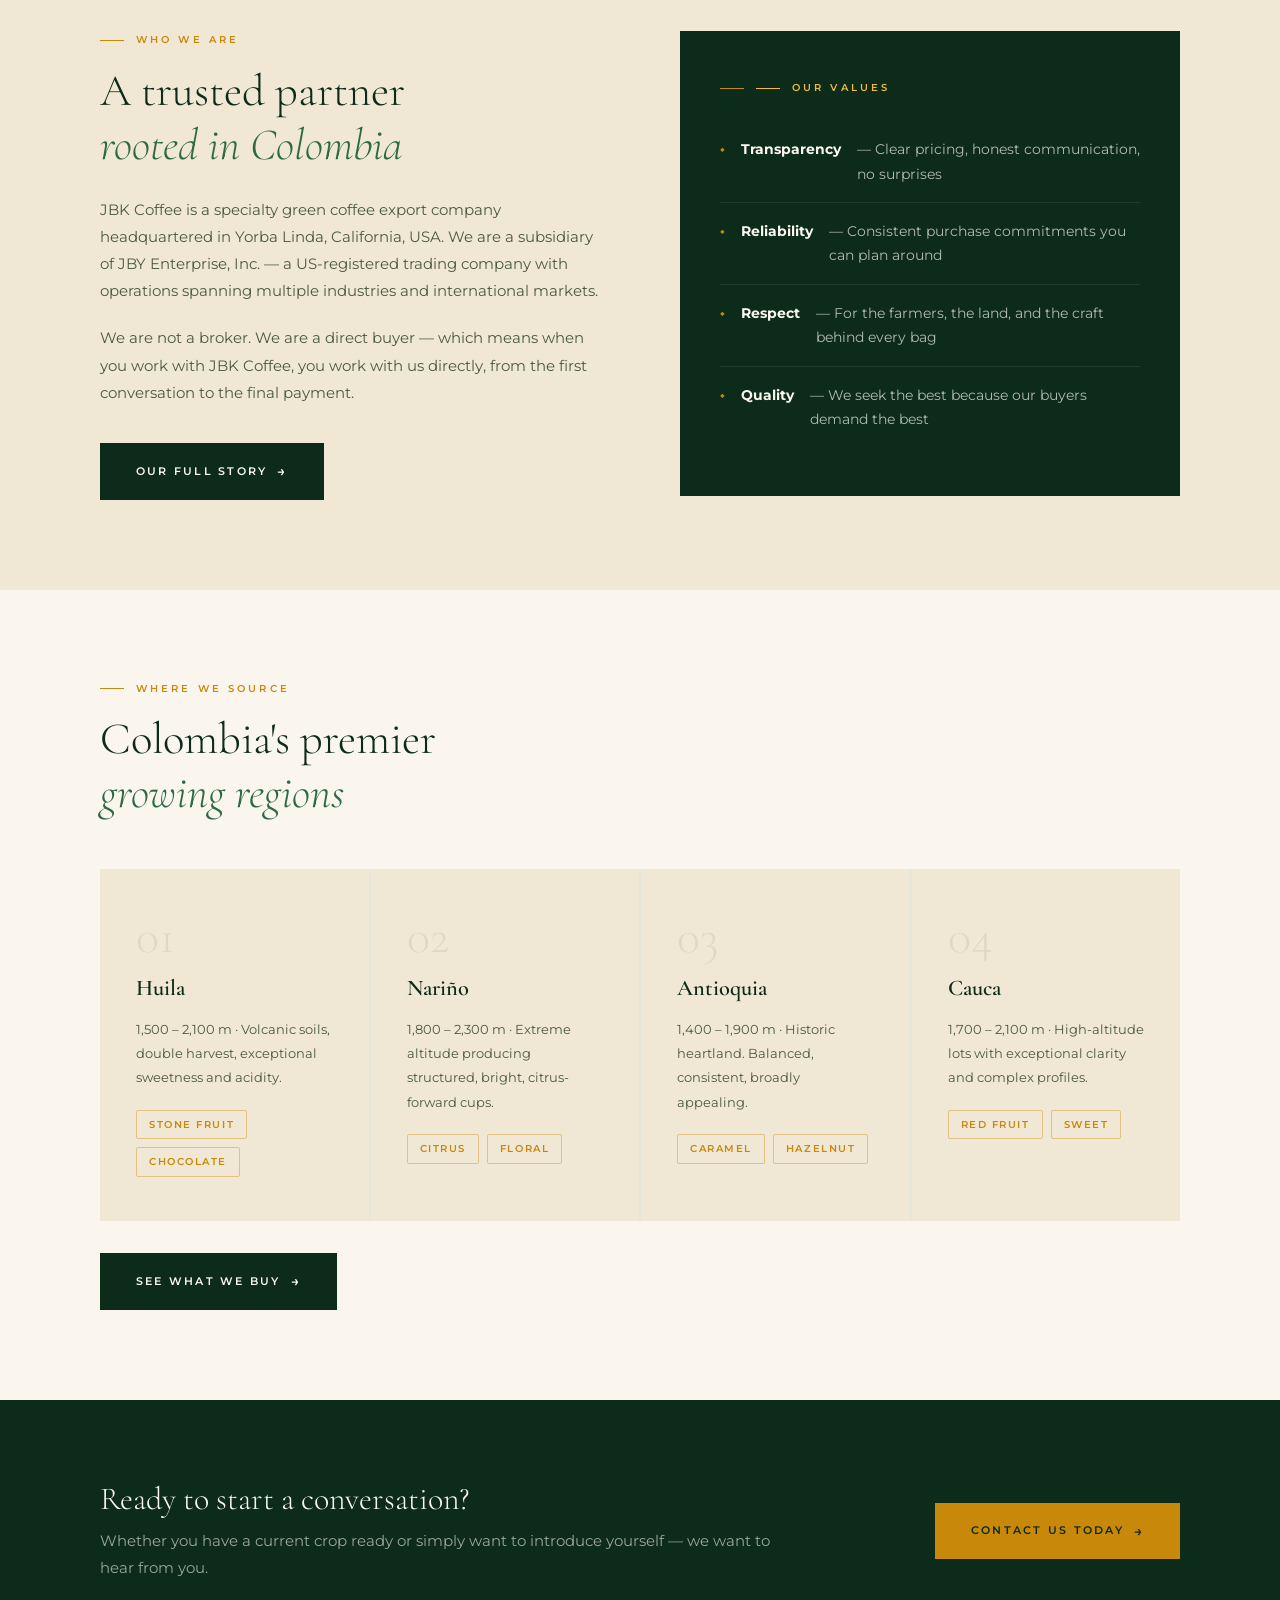
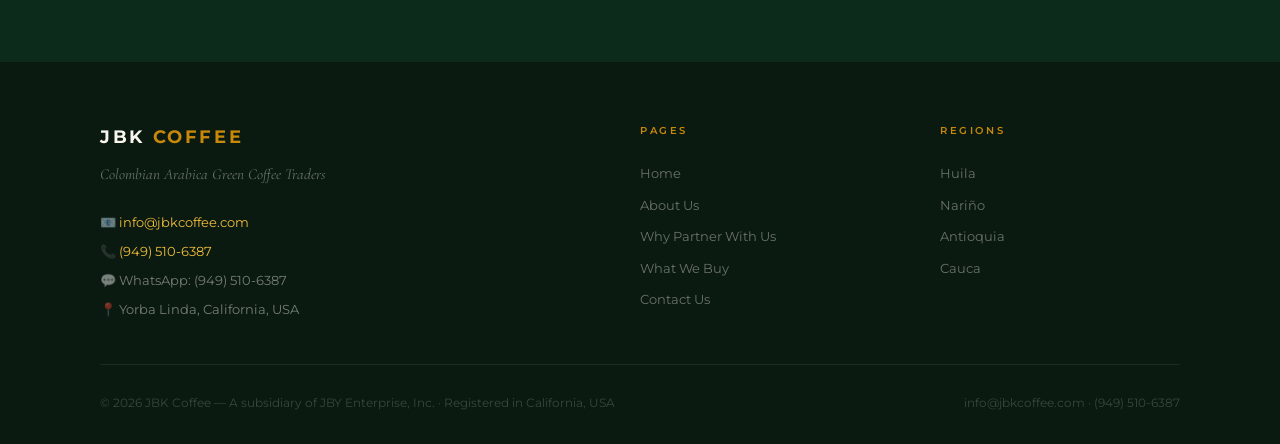
==== commit 43fded41: "replace phone number" ====
--- a/index.html
+++ b/index.html
@@ -179,8 +179,8 @@
         <div class="footer-tagline">Colombian Arabica Green Coffee Traders</div>
         <div class="footer-contact">
           <div>📧 <a href="mailto:info@jbkcoffee.com">info@jbkcoffee.com</a></div>
-          <div>📞 <a href="tel:+17143338209">(714) 333-8209</a></div>
-          <div>💬 WhatsApp: (714) 333-8209</div>
+          <div>📞 <a href="tel:+19495106387">(949) 510-6387</a></div>
+          <div>💬 WhatsApp: (949) 510-6387</div>
           <div>📍 Yorba Linda, California, USA</div>
         </div>
       </div>
@@ -206,7 +206,7 @@
     </div>
     <div class="footer-bottom">
       <p>© 2026 JBK Coffee — A subsidiary of JBY Enterprise, Inc. · Registered in California, USA</p>
-      <p>info@jbkcoffee.com · (714) 333-8209</p>
+      <p>info@jbkcoffee.com · (949) 510-6387</p>
     </div>
   </footer>
 
